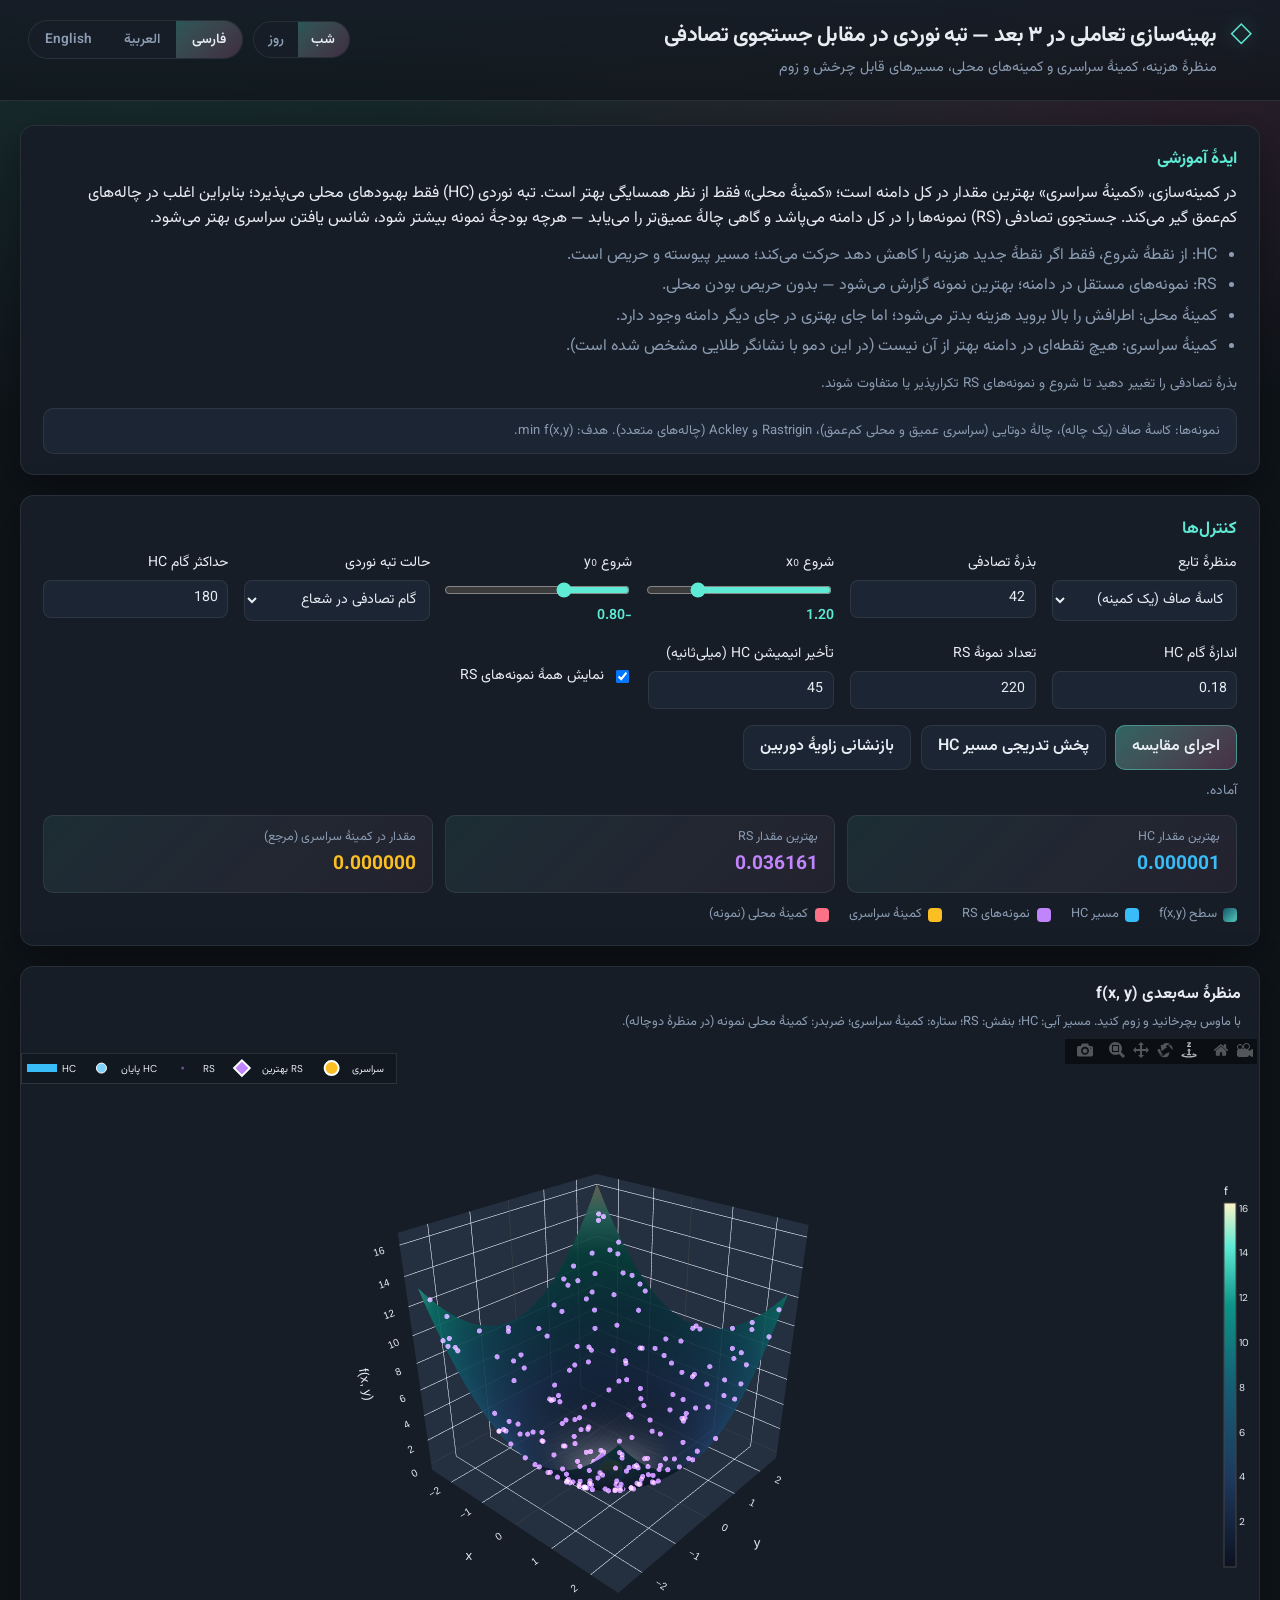
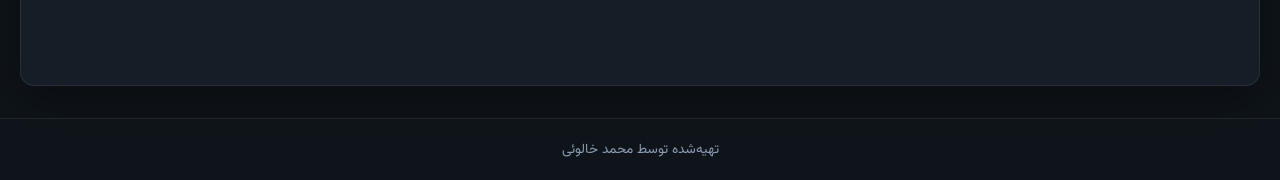
==== templates/index.html @ eeb8b219 "initial version" ====
<!DOCTYPE html>
<html lang="fa" dir="rtl" data-theme="dark">
<head>
  <meta charset="UTF-8" />
  <meta name="viewport" content="width=device-width, initial-scale=1" />
  <title>Visualize Optimization</title>
  <link rel="preconnect" href="https://fonts.googleapis.com" />
  <link rel="preconnect" href="https://fonts.gstatic.com" crossorigin />
  <link href="https://fonts.googleapis.com/css2?family=DM+Sans:ital,opsz,wght@0,9..40,400;0,9..40,600;0,9..40,700&family=Noto+Sans+Arabic:wght@400;600;700&family=Vazirmatn:wght@400;600;700&display=swap" rel="stylesheet" />
  <script src="https://cdn.plot.ly/plotly-2.35.2.min.js"></script>
  <link rel="stylesheet" href="/static/style.css" />
</head>
<body>
  <div class="app-shell">
    <header class="top-bar">
      <div class="brand">
        <span class="brand-mark">◇</span>
        <div class="brand-text">
          <h1 data-i18n="title">بهینه‌سازی تعاملی در ۳ بعد — تبه نوردی در مقابل جستجوی تصادفی</h1>
          <p class="subtitle" data-i18n="subtitle">منظرهٔ هزینه، نقطهٔ سراسری و نقاط محلی، مقایسهٔ مسیرها</p>
        </div>
      </div>
      <div class="top-actions">
        <div class="theme-switch" role="group" aria-label="Theme">
          <button type="button" id="theme-dark" class="theme-btn active" data-theme-pick="dark" aria-pressed="true" data-i18n="theme_dark">شب</button>
          <button type="button" id="theme-light" class="theme-btn" data-theme-pick="light" aria-pressed="false" data-i18n="theme_light">روز</button>
        </div>
        <div class="lang-switch" role="group" aria-label="Language">
          <button type="button" id="lang-fa" class="lang-btn active" aria-pressed="true">فارسی</button>
          <button type="button" id="lang-ar" class="lang-btn" aria-pressed="false">العربية</button>
          <button type="button" id="lang-en" class="lang-btn" aria-pressed="false">English</button>
        </div>
      </div>
    </header>

    <main class="layout">
      <section class="panel intro-panel">
        <h2 data-i18n="intro_title">ایدهٔ آموزشی</h2>
        <p class="lead" data-i18n="intro_p1"></p>
        <ul class="bullets">
          <li data-i18n="bullet_hc"></li>
          <li data-i18n="bullet_rs"></li>
          <li data-i18n="bullet_local"></li>
          <li data-i18n="bullet_global"></li>
        </ul>
        <p class="small muted" data-i18n="repro_note"></p>
        <div class="formula-note" data-i18n="formula_note"></div>
      </section>

      <section class="panel controls-panel">
        <h2 data-i18n="controls_title">کنترل‌ها</h2>
        <div class="control-grid">
          <label class="field">
            <span data-i18n="label_landscape">منظرهٔ تابع</span>
            <select id="select-landscape" class="select-input">
              <option value="smooth_bowl" data-i18n-opt="landscape_bowl"></option>
              <option value="double_well" data-i18n-opt="landscape_double"></option>
              <option value="rastrigin" data-i18n-opt="landscape_rastrigin"></option>
              <option value="ackley" data-i18n-opt="landscape_ackley"></option>
            </select>
          </label>
          <label class="field">
            <span data-i18n="label_seed">بذرهٔ تصادفی</span>
            <input type="number" id="input-seed" value="42" min="0" max="999999" step="1" />
          </label>
          <label class="field">
            <span data-i18n="label_start_x">شروع x₀</span>
            <input type="range" id="slider-x0" min="-2.5" max="2.5" step="0.05" value="1.2" />
            <output id="out-x0">1.20</output>
          </label>
          <label class="field">
            <span data-i18n="label_start_y">شروع y₀</span>
            <input type="range" id="slider-y0" min="-2.5" max="2.5" step="0.05" value="-0.8" />
            <output id="out-y0">-0.80</output>
          </label>
          <label class="field">
            <span data-i18n="label_hc_mode">حالت تبه نوردی</span>
            <select id="select-hc-mode" class="select-input">
              <option value="random" data-i18n-opt="hc_mode_random"></option>
              <option value="neighbors" data-i18n-opt="hc_mode_neighbors"></option>
            </select>
          </label>
          <label class="field">
            <span data-i18n="label_hc_steps">حداکثر گام HC</span>
            <input type="number" id="input-hc-steps" value="180" min="20" max="800" step="10" />
          </label>
          <label class="field">
            <span data-i18n="label_hc_step">اندازهٔ گام HC</span>
            <input type="number" id="input-hc-step" value="0.18" min="0.02" max="0.6" step="0.01" />
          </label>
          <label class="field">
            <span data-i18n="label_rs_samples">نمونهٔ جستجوی تصادفی</span>
            <input type="number" id="input-rs-n" value="220" min="30" max="1200" step="10" />
          </label>
          <label class="field">
            <span data-i18n="label_anim_delay">تأخیر انیمیشن HC (ms)</span>
            <input type="number" id="input-anim-delay" value="45" min="0" max="400" step="5" />
          </label>
          <label class="field checkbox-field">
            <input type="checkbox" id="chk-show-all-rs" checked />
            <span data-i18n="label_show_all_rs">نمایش همهٔ نمونه‌های RS (شفاف)</span>
          </label>
        </div>

        <div class="btn-row">
          <button type="button" id="btn-run" class="btn primary" data-i18n="btn_run">اجرای مقایسه</button>
          <button type="button" id="btn-animate-hc" class="btn" data-i18n="btn_animate_hc">پخش مسیر HC</button>
          <button type="button" id="btn-stop" class="btn danger" data-i18n="btn_stop" style="display: none">توقف</button>
          <button type="button" id="btn-reset-view" class="btn" data-i18n="btn_reset_view">بازنشانی نما</button>
        </div>
        <p id="status-line" class="status-line muted small" aria-live="polite"></p>

        <div class="metrics-row">
          <div class="metric-tile hc">
            <span class="label" data-i18n="metric_hc_final">بهترین HC (کمینه)</span>
            <span class="value" id="metric-hc">—</span>
          </div>
          <div class="metric-tile rs">
            <span class="label" data-i18n="metric_rs_best">بهترین RS</span>
            <span class="value" id="metric-rs">—</span>
          </div>
          <div class="metric-tile glob">
            <span class="label" data-i18n="metric_global_ref">مرجع سراسری (تقریبی)</span>
            <span class="value" id="metric-global">—</span>
          </div>
        </div>

        <div class="legend-strip" id="legend-strip" aria-hidden="false">
          <span class="legend-item"><span class="legend-swatch surface"></span><span data-i18n="legend_surface">سطح f(x,y)</span></span>
          <span class="legend-item"><span class="legend-swatch hc"></span><span data-i18n="legend_hc">مسیر تبه نوردی</span></span>
          <span class="legend-item"><span class="legend-swatch rs"></span><span data-i18n="legend_rs">جستجوی تصادفی</span></span>
          <span class="legend-item"><span class="legend-swatch global"></span><span data-i18n="legend_global">کمینهٔ سراسری</span></span>
          <span class="legend-item"><span class="legend-swatch local"></span><span data-i18n="legend_local">کمینهٔ محلی (نمونه)</span></span>
        </div>
      </section>

      <section class="chart-card">
        <header>
          <h2 data-i18n="chart_title">منظرهٔ سه‌بعدی و مسیرها</h2>
          <p class="chart-hint" data-i18n="chart_hint"></p>
        </header>
        <div id="plot-3d" class="plot-3d"></div>
      </section>
    </main>

    <footer class="site-footer">
      <span data-i18n="footer">تهیه‌شده توسط محمد خالوئی</span>
    </footer>
  </div>

  <script src="/static/app.js"></script>
</body>
</html>
---- static/style.css ----
:root,
html[data-theme="dark"] {
  --bg: #0f1419;
  --surface: #161d27;
  --surface-2: #1c2533;
  --border: rgba(255, 255, 255, 0.08);
  --text: #e8edf4;
  --muted: #8b9cb3;
  --accent: #5eead4;
  --accent-2: #f472b6;
  --warn: #fbbf24;
  --danger: #f87171;
  --hc-color: #38bdf8;
  --rs-color: #c084fc;
  --global-color: #fbbf24;
  --local-color: #fb7185;
  --plot-bg: rgba(22, 29, 39, 0.6);
  --footer-bg: rgba(15, 20, 25, 0.85);
  --shadow: rgba(0, 0, 0, 0.35);
  --radius: 14px;
  --font-fa: "Vazirmatn", "Noto Sans Arabic", system-ui, sans-serif;
  --font-ar: "Noto Sans Arabic", "Vazirmatn", system-ui, sans-serif;
  --font-en: "DM Sans", system-ui, sans-serif;
}

html[data-theme="light"] {
  --bg: #f1f5f9;
  --surface: #ffffff;
  --surface-2: #e2e8f0;
  --border: rgba(15, 23, 42, 0.1);
  --text: #0f172a;
  --muted: #64748b;
  --accent: #0d9488;
  --accent-2: #db2777;
  --warn: #b45309;
  --danger: #dc2626;
  --hc-color: #0284c7;
  --rs-color: #7c3aed;
  --global-color: #b45309;
  --local-color: #e11d48;
  --plot-bg: rgba(248, 250, 252, 0.95);
  --footer-bg: rgba(255, 255, 255, 0.92);
  --shadow: rgba(15, 23, 42, 0.08);
}

*,
*::before,
*::after {
  box-sizing: border-box;
}

html[lang="fa"] body {
  font-family: var(--font-fa);
}

html[lang="ar"] body {
  font-family: var(--font-ar);
}

html[lang="en"] body {
  font-family: var(--font-en);
}

body {
  margin: 0;
  min-height: 100vh;
  background: radial-gradient(1200px 600px at 10% -10%, color-mix(in srgb, var(--accent) 18%, transparent), transparent),
    radial-gradient(800px 400px at 90% 0%, color-mix(in srgb, var(--accent-2) 14%, transparent), transparent),
    var(--bg);
  color: var(--text);
  line-height: 1.55;
  transition: background-color 0.25s ease, color 0.2s ease;
}

html[data-theme="light"] body {
  background: radial-gradient(900px 500px at 8% 0%, color-mix(in srgb, var(--accent) 12%, transparent), transparent), var(--bg);
}

.app-shell {
  min-height: 100vh;
  display: flex;
  flex-direction: column;
}

.top-bar {
  display: flex;
  flex-wrap: wrap;
  align-items: flex-start;
  justify-content: space-between;
  gap: 1rem;
  padding: 1.25rem 1.75rem;
  border-bottom: 1px solid var(--border);
  background: linear-gradient(180deg, color-mix(in srgb, var(--surface) 95%, transparent), color-mix(in srgb, var(--bg) 70%, transparent));
  backdrop-filter: blur(12px);
  position: sticky;
  top: 0;
  z-index: 30;
}

.top-actions {
  display: flex;
  flex-wrap: wrap;
  align-items: center;
  gap: 0.65rem;
}

.theme-switch,
.lang-switch {
  display: inline-flex;
  border: 1px solid var(--border);
  border-radius: 999px;
  overflow: hidden;
  background: var(--surface);
}

.theme-btn,
.lang-btn {
  border: none;
  background: transparent;
  color: var(--muted);
  padding: 0.45rem 0.85rem;
  font: inherit;
  font-weight: 600;
  font-size: 0.85rem;
  cursor: pointer;
  transition: color 0.2s, background 0.2s;
}

.lang-btn {
  padding: 0.5rem 1rem;
}

.theme-btn:hover,
.lang-btn:hover {
  color: var(--text);
}

.theme-btn.active,
.lang-btn.active {
  background: linear-gradient(135deg, color-mix(in srgb, var(--accent) 28%, transparent), color-mix(in srgb, var(--accent-2) 18%, transparent));
  color: var(--text);
}

.brand {
  display: flex;
  gap: 0.85rem;
  align-items: flex-start;
}

.brand-mark {
  font-size: 1.75rem;
  color: var(--accent);
  line-height: 1;
  filter: drop-shadow(0 0 10px color-mix(in srgb, var(--accent) 45%, transparent));
}

.brand-text h1 {
  margin: 0 0 0.25rem;
  font-size: clamp(1.05rem, 2.5vw, 1.35rem);
  font-weight: 700;
  letter-spacing: -0.02em;
}

.subtitle {
  margin: 0;
  color: var(--muted);
  font-size: 0.9rem;
}

.layout {
  max-width: 1400px;
  margin: 0 auto;
  padding: 1.5rem 1.25rem 2rem;
  display: flex;
  flex-direction: column;
  gap: 1.25rem;
}

.panel {
  background: var(--surface);
  border: 1px solid var(--border);
  border-radius: var(--radius);
  padding: 1.25rem 1.35rem;
  box-shadow: 0 12px 40px var(--shadow);
}

.panel h2 {
  margin: 0 0 0.65rem;
  font-size: 1.05rem;
  color: var(--accent);
}

.lead {
  margin: 0 0 0.75rem;
  color: var(--text);
}

.bullets {
  margin: 0 0 0.75rem;
  padding-inline-start: 1.25rem;
  color: var(--muted);
}

.bullets li {
  margin-bottom: 0.35rem;
}

.small {
  font-size: 0.85rem;
}

.muted {
  color: var(--muted);
}

.control-grid {
  display: grid;
  grid-template-columns: repeat(auto-fit, minmax(180px, 1fr));
  gap: 1rem;
  margin-bottom: 1rem;
}

.field {
  display: flex;
  flex-direction: column;
  gap: 0.35rem;
  font-size: 0.88rem;
}

.field input[type="range"] {
  width: 100%;
  accent-color: var(--accent);
}

.field input:disabled,
.select-input:disabled {
  opacity: 0.55;
  cursor: not-allowed;
}

.field input[type="number"],
.select-input {
  background: var(--surface-2);
  border: 1px solid var(--border);
  border-radius: 8px;
  color: var(--text);
  padding: 0.45rem 0.6rem;
  font: inherit;
}

.select-input {
  cursor: pointer;
}

output {
  font-variant-numeric: tabular-nums;
  font-weight: 600;
  color: var(--accent);
}

.metrics-row {
  display: grid;
  grid-template-columns: repeat(auto-fit, minmax(160px, 1fr));
  gap: 0.75rem;
  margin-top: 0.75rem;
}

.metric-tile {
  padding: 0.75rem 1rem;
  border-radius: 10px;
  background: linear-gradient(135deg, color-mix(in srgb, var(--accent) 8%, transparent), color-mix(in srgb, var(--accent-2) 6%, transparent));
  border: 1px solid var(--border);
}

.metric-tile .label {
  display: block;
  font-size: 0.78rem;
  color: var(--muted);
  margin-bottom: 0.2rem;
}

.metric-tile .value {
  font-size: 1.2rem;
  font-weight: 700;
  font-variant-numeric: tabular-nums;
}

.metric-tile.hc .value {
  color: var(--hc-color);
}

.metric-tile.rs .value {
  color: var(--rs-color);
}

.metric-tile.glob .value {
  color: var(--global-color);
}

.legend-strip {
  display: flex;
  flex-wrap: wrap;
  gap: 0.75rem 1.25rem;
  margin-top: 0.75rem;
  font-size: 0.8rem;
  color: var(--muted);
}

.legend-item {
  display: inline-flex;
  align-items: center;
  gap: 0.4rem;
}

.legend-swatch {
  width: 14px;
  height: 14px;
  border-radius: 4px;
  flex-shrink: 0;
}

.legend-swatch.surface {
  background: linear-gradient(135deg, #155e75, #5eead4);
  opacity: 0.85;
}

.legend-swatch.hc {
  background: var(--hc-color);
}

.legend-swatch.rs {
  background: var(--rs-color);
}

.legend-swatch.global {
  background: var(--global-color);
}

.legend-swatch.local {
  background: var(--local-color);
}

.checkbox-field {
  flex-direction: row;
  align-items: center;
  gap: 0.5rem;
}

.btn-row {
  display: flex;
  flex-wrap: wrap;
  gap: 0.6rem;
  margin-top: 0.75rem;
  align-items: center;
}

.btn {
  border: 1px solid var(--border);
  background: var(--surface-2);
  color: var(--text);
  padding: 0.55rem 1rem;
  border-radius: 10px;
  font: inherit;
  font-weight: 600;
  cursor: pointer;
  transition: transform 0.15s, border-color 0.2s, box-shadow 0.2s;
}

.btn:hover {
  border-color: color-mix(in srgb, var(--accent) 35%, transparent);
  box-shadow: 0 0 0 1px color-mix(in srgb, var(--accent) 15%, transparent);
}

.btn:active {
  transform: scale(0.98);
}

.btn.primary {
  background: linear-gradient(135deg, color-mix(in srgb, var(--accent) 35%, transparent), color-mix(in srgb, var(--accent-2) 22%, transparent));
  border-color: color-mix(in srgb, var(--accent) 40%, transparent);
}

.btn.danger {
  background: color-mix(in srgb, var(--danger) 22%, transparent);
  border-color: color-mix(in srgb, var(--danger) 45%, transparent);
  color: var(--text);
}

.btn:disabled {
  opacity: 0.45;
  cursor: not-allowed;
  transform: none;
}

.status-line {
  margin-top: 0.65rem;
  min-height: 1.2em;
}

.chart-card {
  background: var(--surface);
  border: 1px solid var(--border);
  border-radius: var(--radius);
  overflow: hidden;
  box-shadow: 0 16px 48px var(--shadow);
}

.chart-card header {
  padding: 1rem 1.1rem 0.25rem;
}

.chart-card h2 {
  margin: 0;
  font-size: 1rem;
  font-weight: 700;
}

.chart-hint {
  margin: 0.35rem 0 0;
  font-size: 0.8rem;
  color: var(--muted);
}

.plot-3d {
  width: 100%;
  height: min(680px, 72vh);
  min-height: 420px;
}

.site-footer {
  text-align: center;
  padding: 1.25rem;
  color: var(--muted);
  font-size: 0.85rem;
  border-top: 1px solid var(--border);
  background: var(--footer-bg);
}

.formula-note {
  margin-top: 0.75rem;
  padding: 0.75rem 1rem;
  border-radius: 10px;
  background: var(--surface-2);
  border: 1px solid var(--border);
  font-size: 0.82rem;
  color: var(--muted);
}

.formula-note code {
  font-family: ui-monospace, monospace;
  font-size: 0.8em;
  color: var(--text);
}
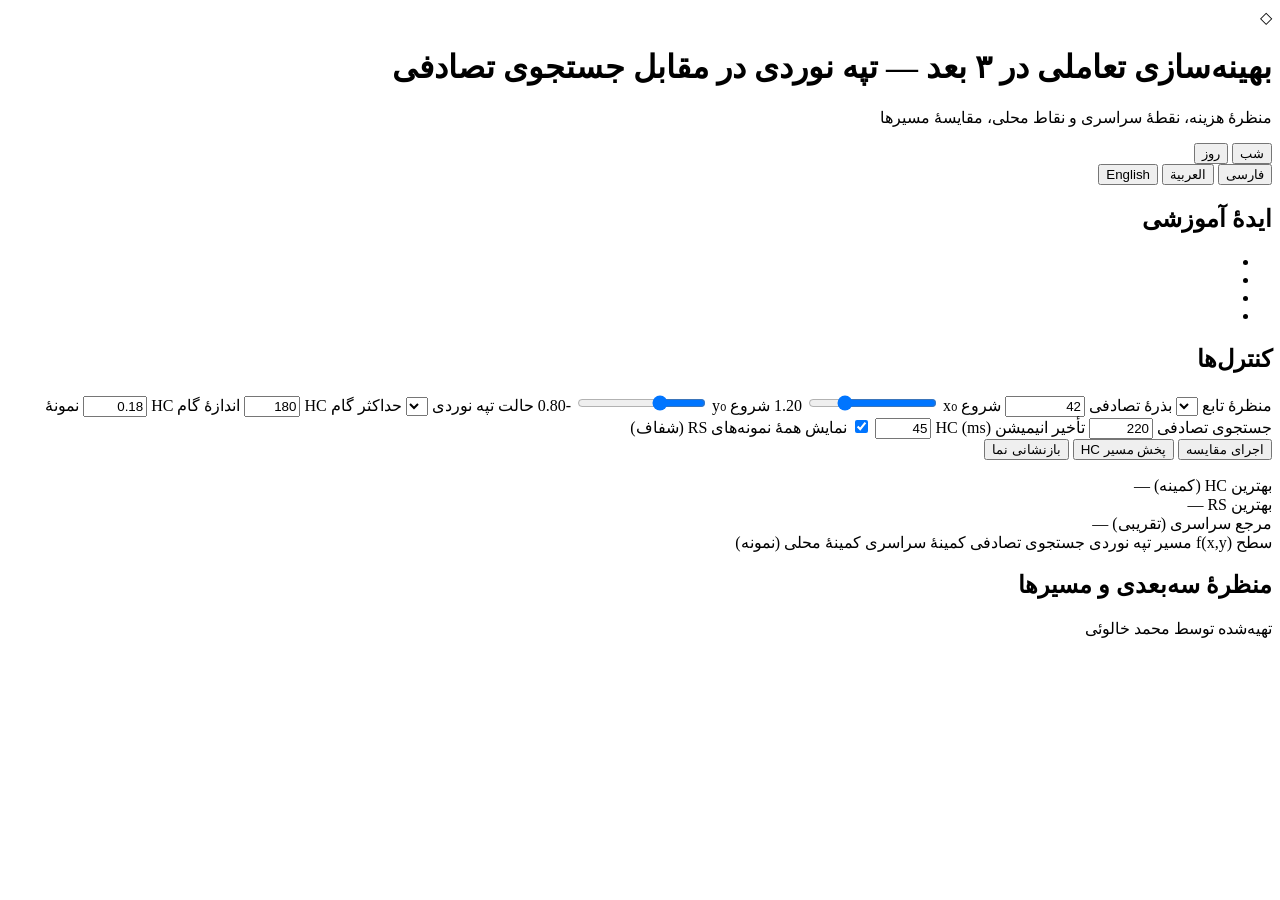
==== commit 891ecf3a: "live demo" ====
--- a/templates/index.html
+++ b/templates/index.html
@@ -8,7 +8,7 @@
   <link rel="preconnect" href="https://fonts.gstatic.com" crossorigin />
   <link href="https://fonts.googleapis.com/css2?family=DM+Sans:ital,opsz,wght@0,9..40,400;0,9..40,600;0,9..40,700&family=Noto+Sans+Arabic:wght@400;600;700&family=Vazirmatn:wght@400;600;700&display=swap" rel="stylesheet" />
   <script src="https://cdn.plot.ly/plotly-2.35.2.min.js"></script>
-  <link rel="stylesheet" href="/static/style.css" />
+  <link rel="stylesheet" href="static/style.css" />
 </head>
 <body>
   <div class="app-shell">
@@ -16,7 +16,7 @@
       <div class="brand">
         <span class="brand-mark">◇</span>
         <div class="brand-text">
-          <h1 data-i18n="title">بهینه‌سازی تعاملی در ۳ بعد — تبه نوردی در مقابل جستجوی تصادفی</h1>
+          <h1 data-i18n="title">بهینه‌سازی تعاملی در ۳ بعد — تپه نوردی در مقابل جستجوی تصادفی</h1>
           <p class="subtitle" data-i18n="subtitle">منظرهٔ هزینه، نقطهٔ سراسری و نقاط محلی، مقایسهٔ مسیرها</p>
         </div>
       </div>
@@ -74,7 +74,7 @@
             <output id="out-y0">-0.80</output>
           </label>
           <label class="field">
-            <span data-i18n="label_hc_mode">حالت تبه نوردی</span>
+            <span data-i18n="label_hc_mode">حالت تپه نوردی</span>
             <select id="select-hc-mode" class="select-input">
               <option value="random" data-i18n-opt="hc_mode_random"></option>
               <option value="neighbors" data-i18n-opt="hc_mode_neighbors"></option>
@@ -127,7 +127,7 @@
 
         <div class="legend-strip" id="legend-strip" aria-hidden="false">
           <span class="legend-item"><span class="legend-swatch surface"></span><span data-i18n="legend_surface">سطح f(x,y)</span></span>
-          <span class="legend-item"><span class="legend-swatch hc"></span><span data-i18n="legend_hc">مسیر تبه نوردی</span></span>
+          <span class="legend-item"><span class="legend-swatch hc"></span><span data-i18n="legend_hc">مسیر تپه نوردی</span></span>
           <span class="legend-item"><span class="legend-swatch rs"></span><span data-i18n="legend_rs">جستجوی تصادفی</span></span>
           <span class="legend-item"><span class="legend-swatch global"></span><span data-i18n="legend_global">کمینهٔ سراسری</span></span>
           <span class="legend-item"><span class="legend-swatch local"></span><span data-i18n="legend_local">کمینهٔ محلی (نمونه)</span></span>
@@ -148,6 +148,6 @@
     </footer>
   </div>
 
-  <script src="/static/app.js"></script>
+  <script src="static/app.js"></script>
 </body>
 </html>
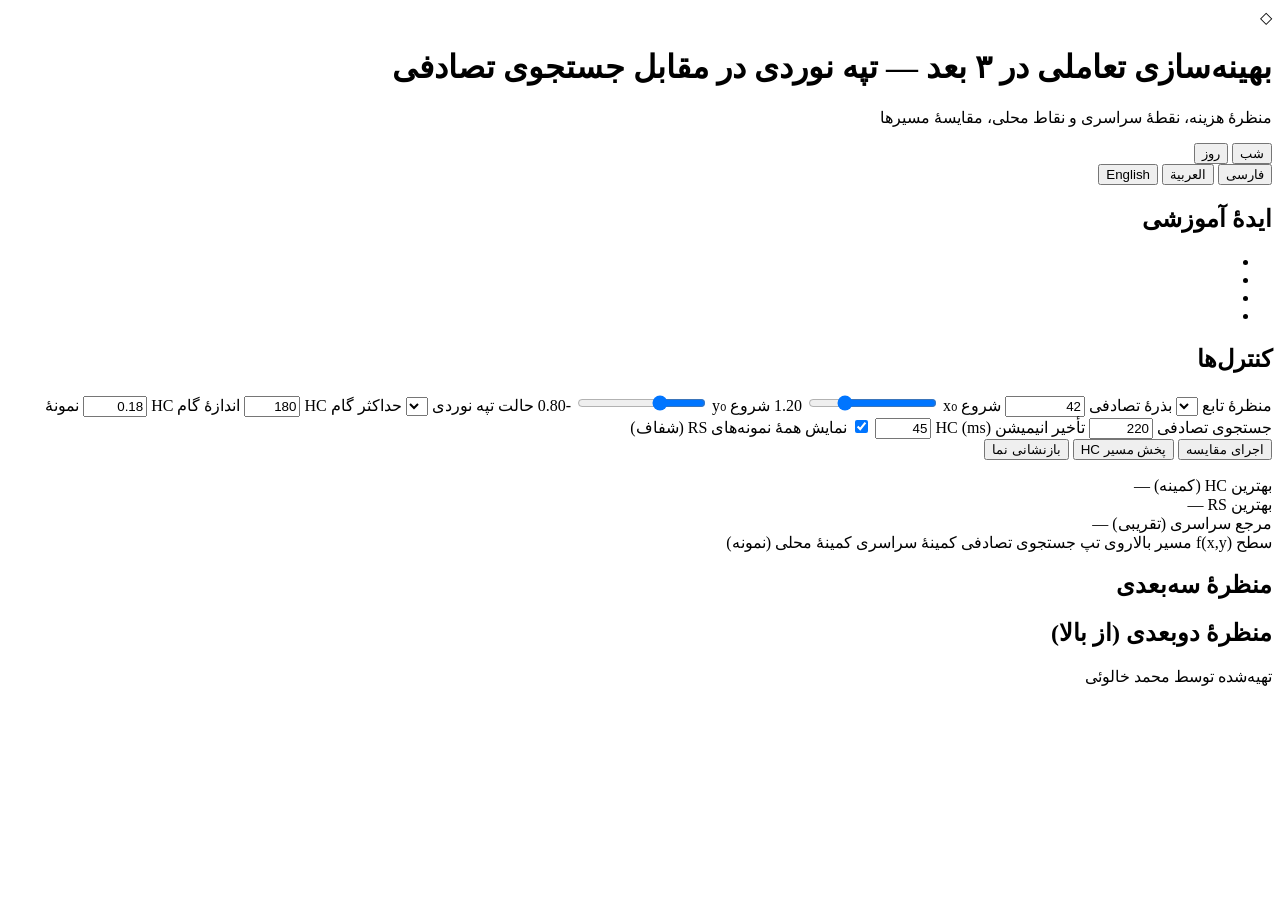
==== commit 9affc20c: "Add 2D beside 3D landscape" ====
--- a/templates/index.html
+++ b/templates/index.html
@@ -127,19 +127,40 @@
 
         <div class="legend-strip" id="legend-strip" aria-hidden="false">
           <span class="legend-item"><span class="legend-swatch surface"></span><span data-i18n="legend_surface">سطح f(x,y)</span></span>
-          <span class="legend-item"><span class="legend-swatch hc"></span><span data-i18n="legend_hc">مسیر تپه نوردی</span></span>
+          <span class="legend-item"><span class="legend-swatch hc"></span><span data-i18n="legend_hc">مسیر بالاروی تپ</span></span>
           <span class="legend-item"><span class="legend-swatch rs"></span><span data-i18n="legend_rs">جستجوی تصادفی</span></span>
           <span class="legend-item"><span class="legend-swatch global"></span><span data-i18n="legend_global">کمینهٔ سراسری</span></span>
           <span class="legend-item"><span class="legend-swatch local"></span><span data-i18n="legend_local">کمینهٔ محلی (نمونه)</span></span>
         </div>
       </section>
 
-      <section class="chart-card">
-        <header>
-          <h2 data-i18n="chart_title">منظرهٔ سه‌بعدی و مسیرها</h2>
-          <p class="chart-hint" data-i18n="chart_hint"></p>
-        </header>
-        <div id="plot-3d" class="plot-3d"></div>
+      <section class="chart-card chart-card-wide">
+        <p class="chart-pair-lead muted small" data-i18n="chart_pair_lead"></p>
+        <span id="split-gutter-help" class="visually-hidden" data-i18n="gutter_help"></span>
+        <div class="charts-split" id="charts-split" aria-label="Split charts">
+          <div class="chart-pane chart-pane-3d">
+            <header>
+              <h2 data-i18n="chart_title_3d">منظرهٔ سه‌بعدی</h2>
+              <p class="chart-hint" data-i18n="chart_hint_3d"></p>
+            </header>
+            <div id="plot-3d" class="plot-pane-inner plot-3d"></div>
+          </div>
+          <div
+            class="split-gutter"
+            id="split-gutter"
+            role="separator"
+            aria-orientation="vertical"
+            aria-describedby="split-gutter-help"
+            tabindex="0"
+          ></div>
+          <div class="chart-pane chart-pane-2d">
+            <header>
+              <h2 data-i18n="chart_title_2d">منظرهٔ دوبعدی (از بالا)</h2>
+              <p class="chart-hint" data-i18n="chart_hint_2d"></p>
+            </header>
+            <div id="plot-2d" class="plot-pane-inner plot-2d"></div>
+          </div>
+        </div>
       </section>
     </main>
 
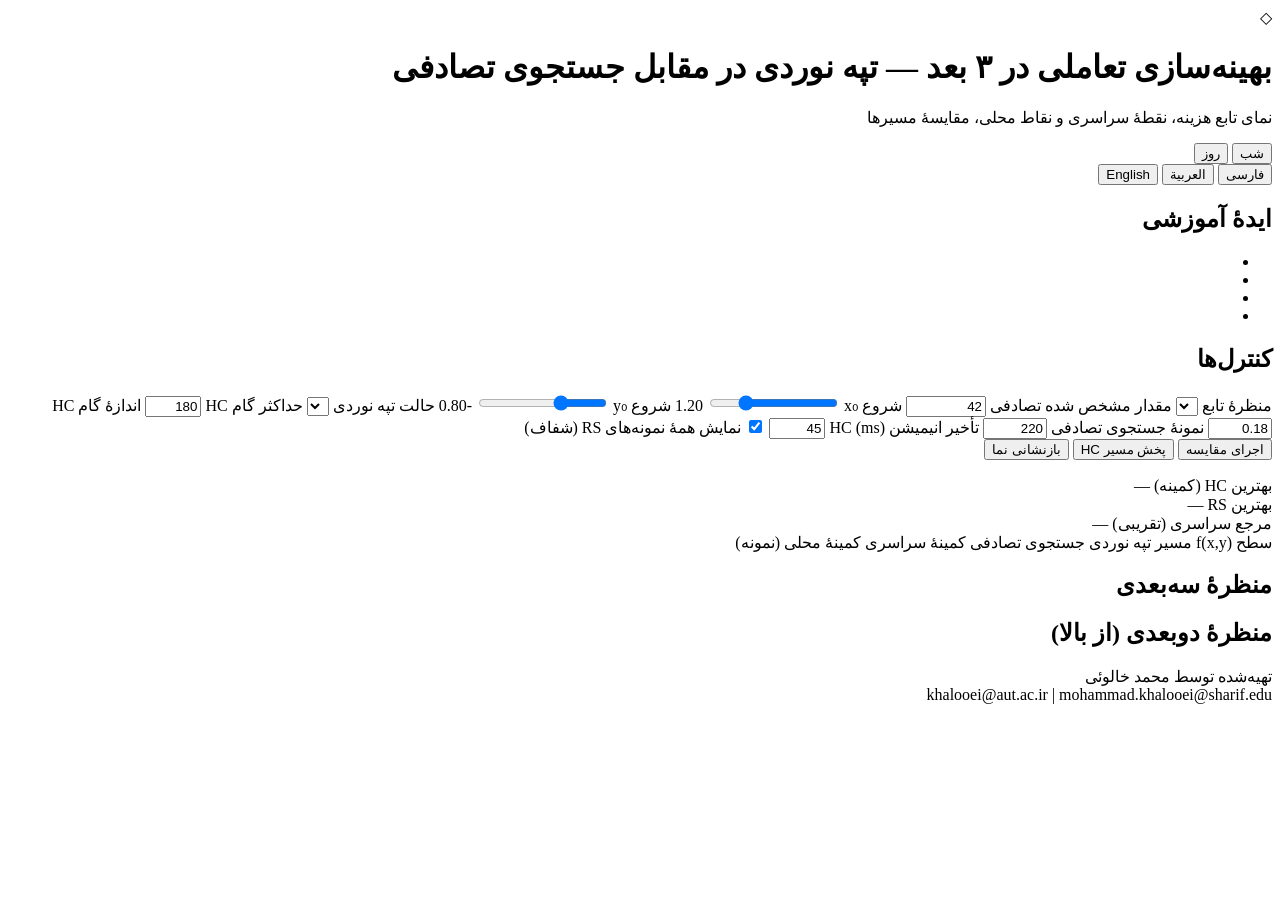
==== commit 4d5dfd5b: "Update" ====
--- a/templates/index.html
+++ b/templates/index.html
@@ -17,7 +17,7 @@
         <span class="brand-mark">◇</span>
         <div class="brand-text">
           <h1 data-i18n="title">بهینه‌سازی تعاملی در ۳ بعد — تپه نوردی در مقابل جستجوی تصادفی</h1>
-          <p class="subtitle" data-i18n="subtitle">منظرهٔ هزینه، نقطهٔ سراسری و نقاط محلی، مقایسهٔ مسیرها</p>
+          <p class="subtitle" data-i18n="subtitle">نمای تابع هزینه، نقطهٔ سراسری و نقاط محلی، مقایسهٔ مسیرها</p>
         </div>
       </div>
       <div class="top-actions">
@@ -60,7 +60,7 @@
             </select>
           </label>
           <label class="field">
-            <span data-i18n="label_seed">بذرهٔ تصادفی</span>
+            <span data-i18n="label_seed">مقدار مشخص شده تصادفی</span>
             <input type="number" id="input-seed" value="42" min="0" max="999999" step="1" />
           </label>
           <label class="field">
@@ -127,7 +127,7 @@
 
         <div class="legend-strip" id="legend-strip" aria-hidden="false">
           <span class="legend-item"><span class="legend-swatch surface"></span><span data-i18n="legend_surface">سطح f(x,y)</span></span>
-          <span class="legend-item"><span class="legend-swatch hc"></span><span data-i18n="legend_hc">مسیر بالاروی تپ</span></span>
+          <span class="legend-item"><span class="legend-swatch hc"></span><span data-i18n="legend_hc">مسیر تپه نوردی</span></span>
           <span class="legend-item"><span class="legend-swatch rs"></span><span data-i18n="legend_rs">جستجوی تصادفی</span></span>
           <span class="legend-item"><span class="legend-swatch global"></span><span data-i18n="legend_global">کمینهٔ سراسری</span></span>
           <span class="legend-item"><span class="legend-swatch local"></span><span data-i18n="legend_local">کمینهٔ محلی (نمونه)</span></span>
@@ -165,7 +165,7 @@
     </main>
 
     <footer class="site-footer">
-      <span data-i18n="footer">تهیه‌شده توسط محمد خالوئی</span>
+      <span data-i18n="footer">تهیه‌شده توسط محمد خالوئی <br> khalooei@aut.ac.ir  |  mohammad.khalooei@sharif.edu</span>
     </footer>
   </div>
 
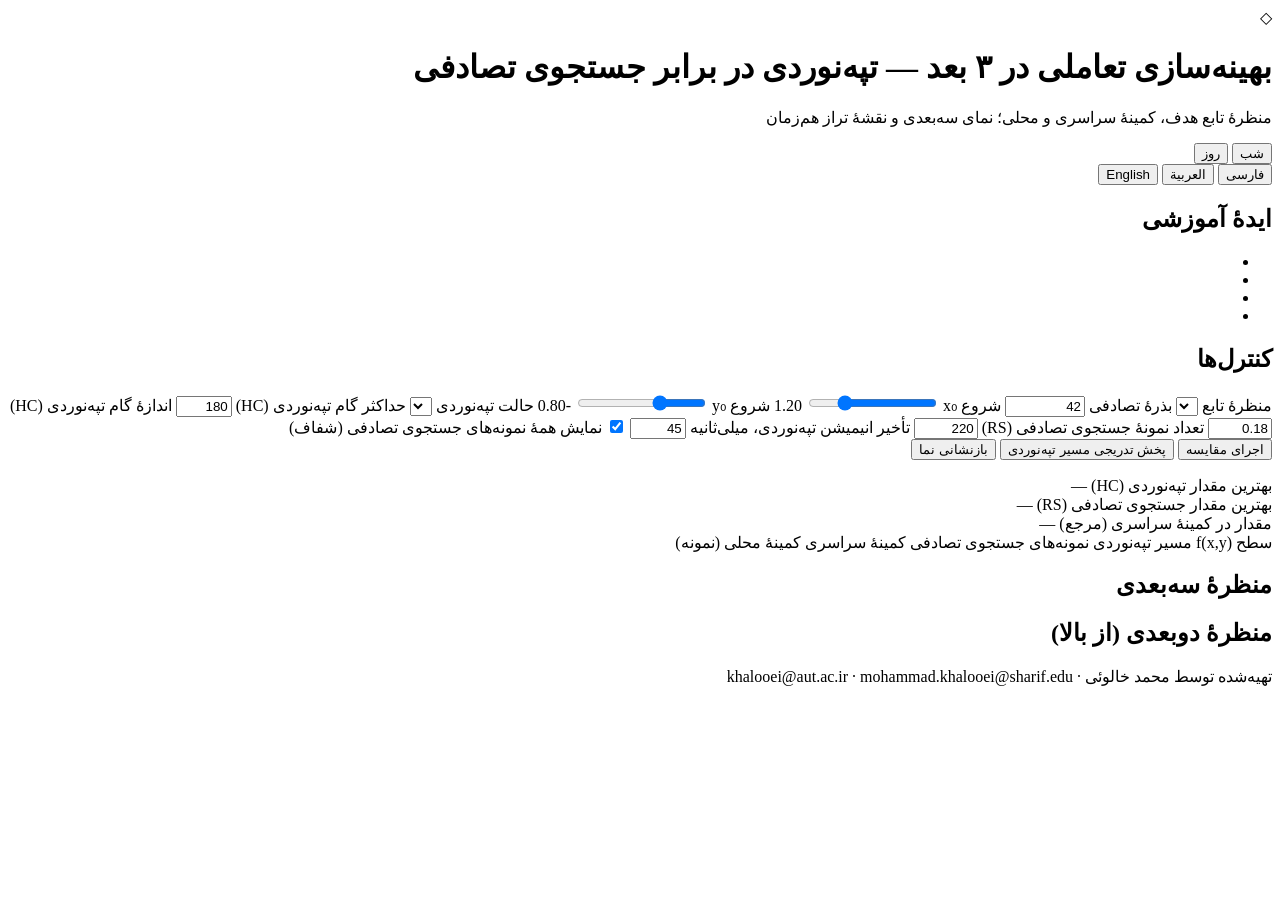
==== commit 2fb1e71d: "Fix terminologies" ====
--- a/templates/index.html
+++ b/templates/index.html
@@ -16,8 +16,8 @@
       <div class="brand">
         <span class="brand-mark">◇</span>
         <div class="brand-text">
-          <h1 data-i18n="title">بهینه‌سازی تعاملی در ۳ بعد — تپه نوردی در مقابل جستجوی تصادفی</h1>
-          <p class="subtitle" data-i18n="subtitle">نمای تابع هزینه، نقطهٔ سراسری و نقاط محلی، مقایسهٔ مسیرها</p>
+          <h1 data-i18n="title">بهینه‌سازی تعاملی در ۳ بعد — تپه‌نوردی در برابر جستجوی تصادفی</h1>
+          <p class="subtitle" data-i18n="subtitle">منظرهٔ تابع هدف، کمینهٔ سراسری و محلی؛ نمای سه‌بعدی و نقشهٔ تراز هم‌زمان</p>
         </div>
       </div>
       <div class="top-actions">
@@ -60,7 +60,7 @@
             </select>
           </label>
           <label class="field">
-            <span data-i18n="label_seed">مقدار مشخص شده تصادفی</span>
+            <span data-i18n="label_seed">بذرهٔ تصادفی</span>
             <input type="number" id="input-seed" value="42" min="0" max="999999" step="1" />
           </label>
           <label class="field">
@@ -74,37 +74,37 @@
             <output id="out-y0">-0.80</output>
           </label>
           <label class="field">
-            <span data-i18n="label_hc_mode">حالت تپه نوردی</span>
+            <span data-i18n="label_hc_mode">حالت تپه‌نوردی</span>
             <select id="select-hc-mode" class="select-input">
               <option value="random" data-i18n-opt="hc_mode_random"></option>
               <option value="neighbors" data-i18n-opt="hc_mode_neighbors"></option>
             </select>
           </label>
           <label class="field">
-            <span data-i18n="label_hc_steps">حداکثر گام HC</span>
+            <span data-i18n="label_hc_steps">حداکثر گام تپه‌نوردی (HC)</span>
             <input type="number" id="input-hc-steps" value="180" min="20" max="800" step="10" />
           </label>
           <label class="field">
-            <span data-i18n="label_hc_step">اندازهٔ گام HC</span>
+            <span data-i18n="label_hc_step">اندازهٔ گام تپه‌نوردی (HC)</span>
             <input type="number" id="input-hc-step" value="0.18" min="0.02" max="0.6" step="0.01" />
           </label>
           <label class="field">
-            <span data-i18n="label_rs_samples">نمونهٔ جستجوی تصادفی</span>
+            <span data-i18n="label_rs_samples">تعداد نمونهٔ جستجوی تصادفی (RS)</span>
             <input type="number" id="input-rs-n" value="220" min="30" max="1200" step="10" />
           </label>
           <label class="field">
-            <span data-i18n="label_anim_delay">تأخیر انیمیشن HC (ms)</span>
+            <span data-i18n="label_anim_delay">تأخیر انیمیشن تپه‌نوردی، میلی‌ثانیه</span>
             <input type="number" id="input-anim-delay" value="45" min="0" max="400" step="5" />
           </label>
           <label class="field checkbox-field">
             <input type="checkbox" id="chk-show-all-rs" checked />
-            <span data-i18n="label_show_all_rs">نمایش همهٔ نمونه‌های RS (شفاف)</span>
+            <span data-i18n="label_show_all_rs">نمایش همهٔ نمونه‌های جستجوی تصادفی (شفاف)</span>
           </label>
         </div>
 
         <div class="btn-row">
           <button type="button" id="btn-run" class="btn primary" data-i18n="btn_run">اجرای مقایسه</button>
-          <button type="button" id="btn-animate-hc" class="btn" data-i18n="btn_animate_hc">پخش مسیر HC</button>
+          <button type="button" id="btn-animate-hc" class="btn" data-i18n="btn_animate_hc">پخش تدریجی مسیر تپه‌نوردی</button>
           <button type="button" id="btn-stop" class="btn danger" data-i18n="btn_stop" style="display: none">توقف</button>
           <button type="button" id="btn-reset-view" class="btn" data-i18n="btn_reset_view">بازنشانی نما</button>
         </div>
@@ -112,23 +112,23 @@
 
         <div class="metrics-row">
           <div class="metric-tile hc">
-            <span class="label" data-i18n="metric_hc_final">بهترین HC (کمینه)</span>
+            <span class="label" data-i18n="metric_hc_final">بهترین مقدار تپه‌نوردی (HC)</span>
             <span class="value" id="metric-hc">—</span>
           </div>
           <div class="metric-tile rs">
-            <span class="label" data-i18n="metric_rs_best">بهترین RS</span>
+            <span class="label" data-i18n="metric_rs_best">بهترین مقدار جستجوی تصادفی (RS)</span>
             <span class="value" id="metric-rs">—</span>
           </div>
           <div class="metric-tile glob">
-            <span class="label" data-i18n="metric_global_ref">مرجع سراسری (تقریبی)</span>
+            <span class="label" data-i18n="metric_global_ref">مقدار در کمینهٔ سراسری (مرجع)</span>
             <span class="value" id="metric-global">—</span>
           </div>
         </div>
 
         <div class="legend-strip" id="legend-strip" aria-hidden="false">
           <span class="legend-item"><span class="legend-swatch surface"></span><span data-i18n="legend_surface">سطح f(x,y)</span></span>
-          <span class="legend-item"><span class="legend-swatch hc"></span><span data-i18n="legend_hc">مسیر تپه نوردی</span></span>
-          <span class="legend-item"><span class="legend-swatch rs"></span><span data-i18n="legend_rs">جستجوی تصادفی</span></span>
+          <span class="legend-item"><span class="legend-swatch hc"></span><span data-i18n="legend_hc">مسیر تپه‌نوردی</span></span>
+          <span class="legend-item"><span class="legend-swatch rs"></span><span data-i18n="legend_rs">نمونه‌های جستجوی تصادفی</span></span>
           <span class="legend-item"><span class="legend-swatch global"></span><span data-i18n="legend_global">کمینهٔ سراسری</span></span>
           <span class="legend-item"><span class="legend-swatch local"></span><span data-i18n="legend_local">کمینهٔ محلی (نمونه)</span></span>
         </div>
@@ -165,7 +165,7 @@
     </main>
 
     <footer class="site-footer">
-      <span data-i18n="footer">تهیه‌شده توسط محمد خالوئی <br> khalooei@aut.ac.ir  |  mohammad.khalooei@sharif.edu</span>
+      <span data-i18n="footer">تهیه‌شده توسط محمد خالوئی · khalooei@aut.ac.ir · mohammad.khalooei@sharif.edu</span>
     </footer>
   </div>
 
